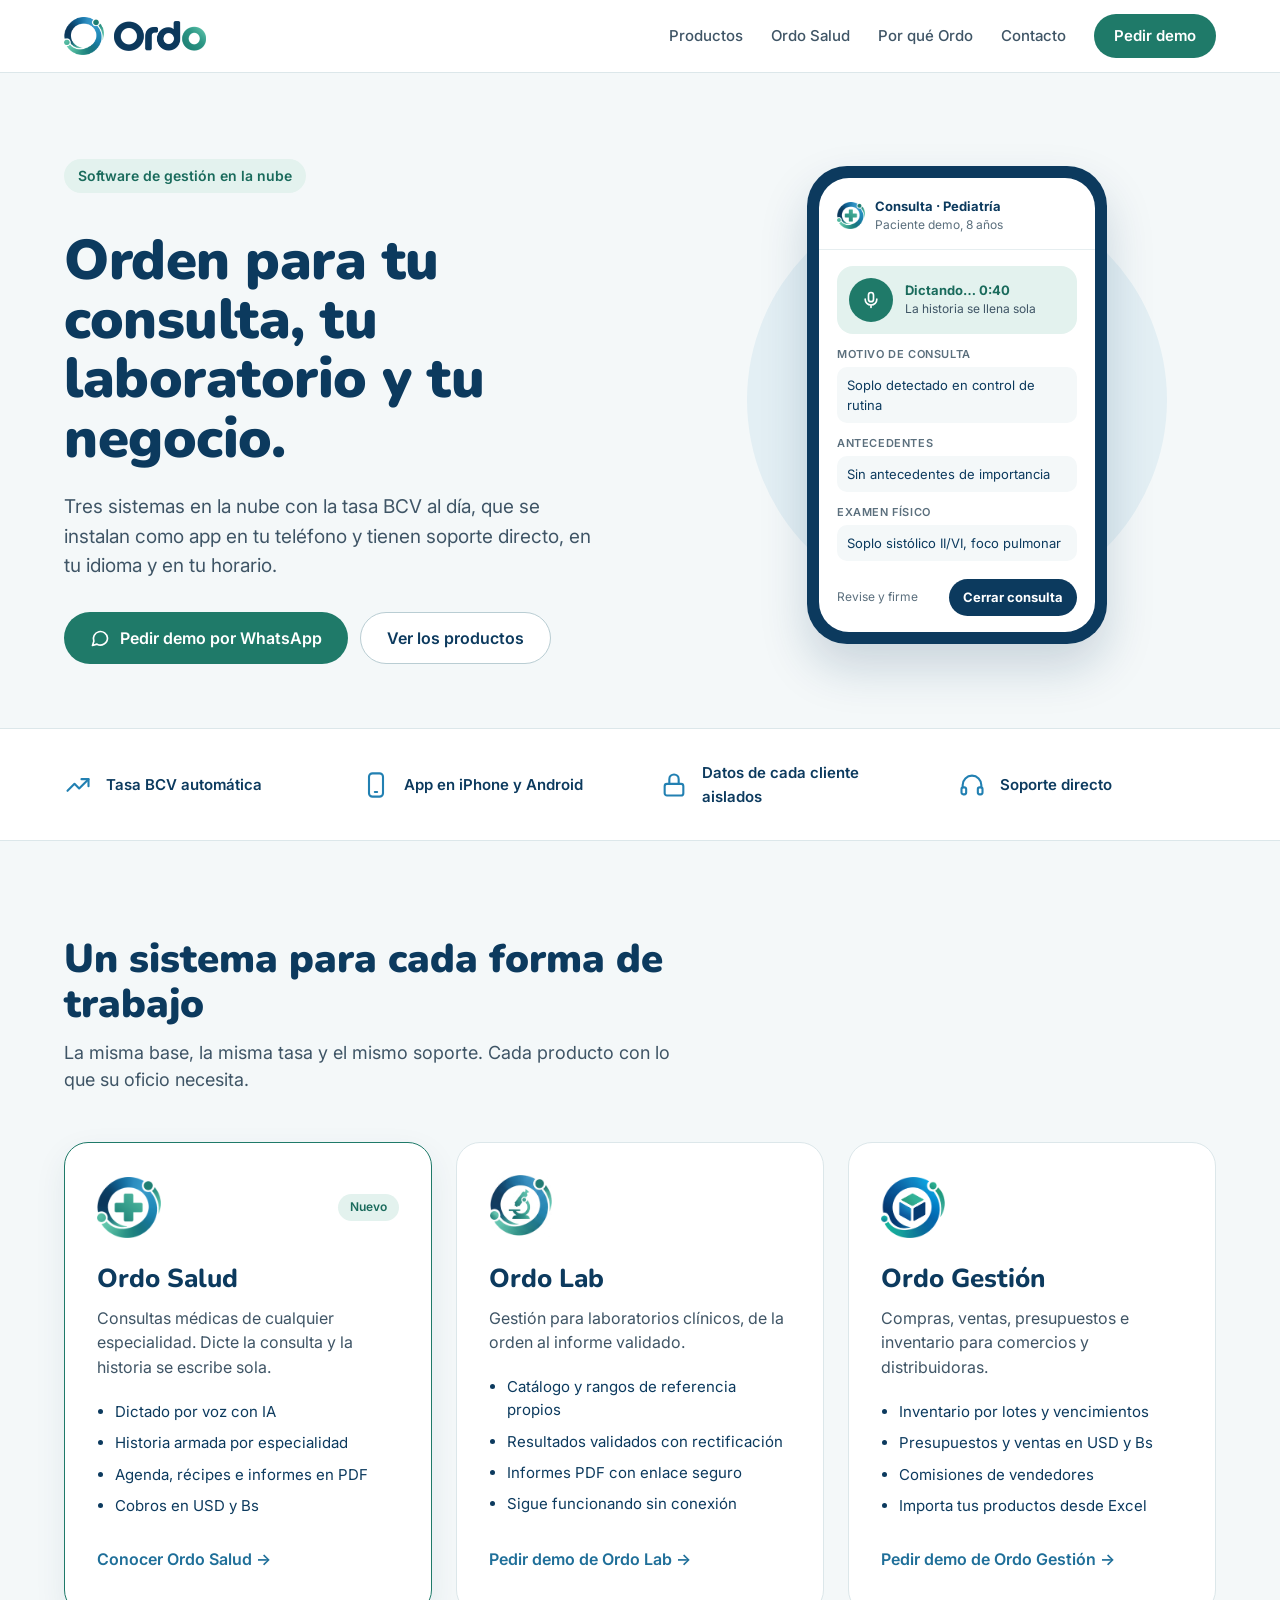
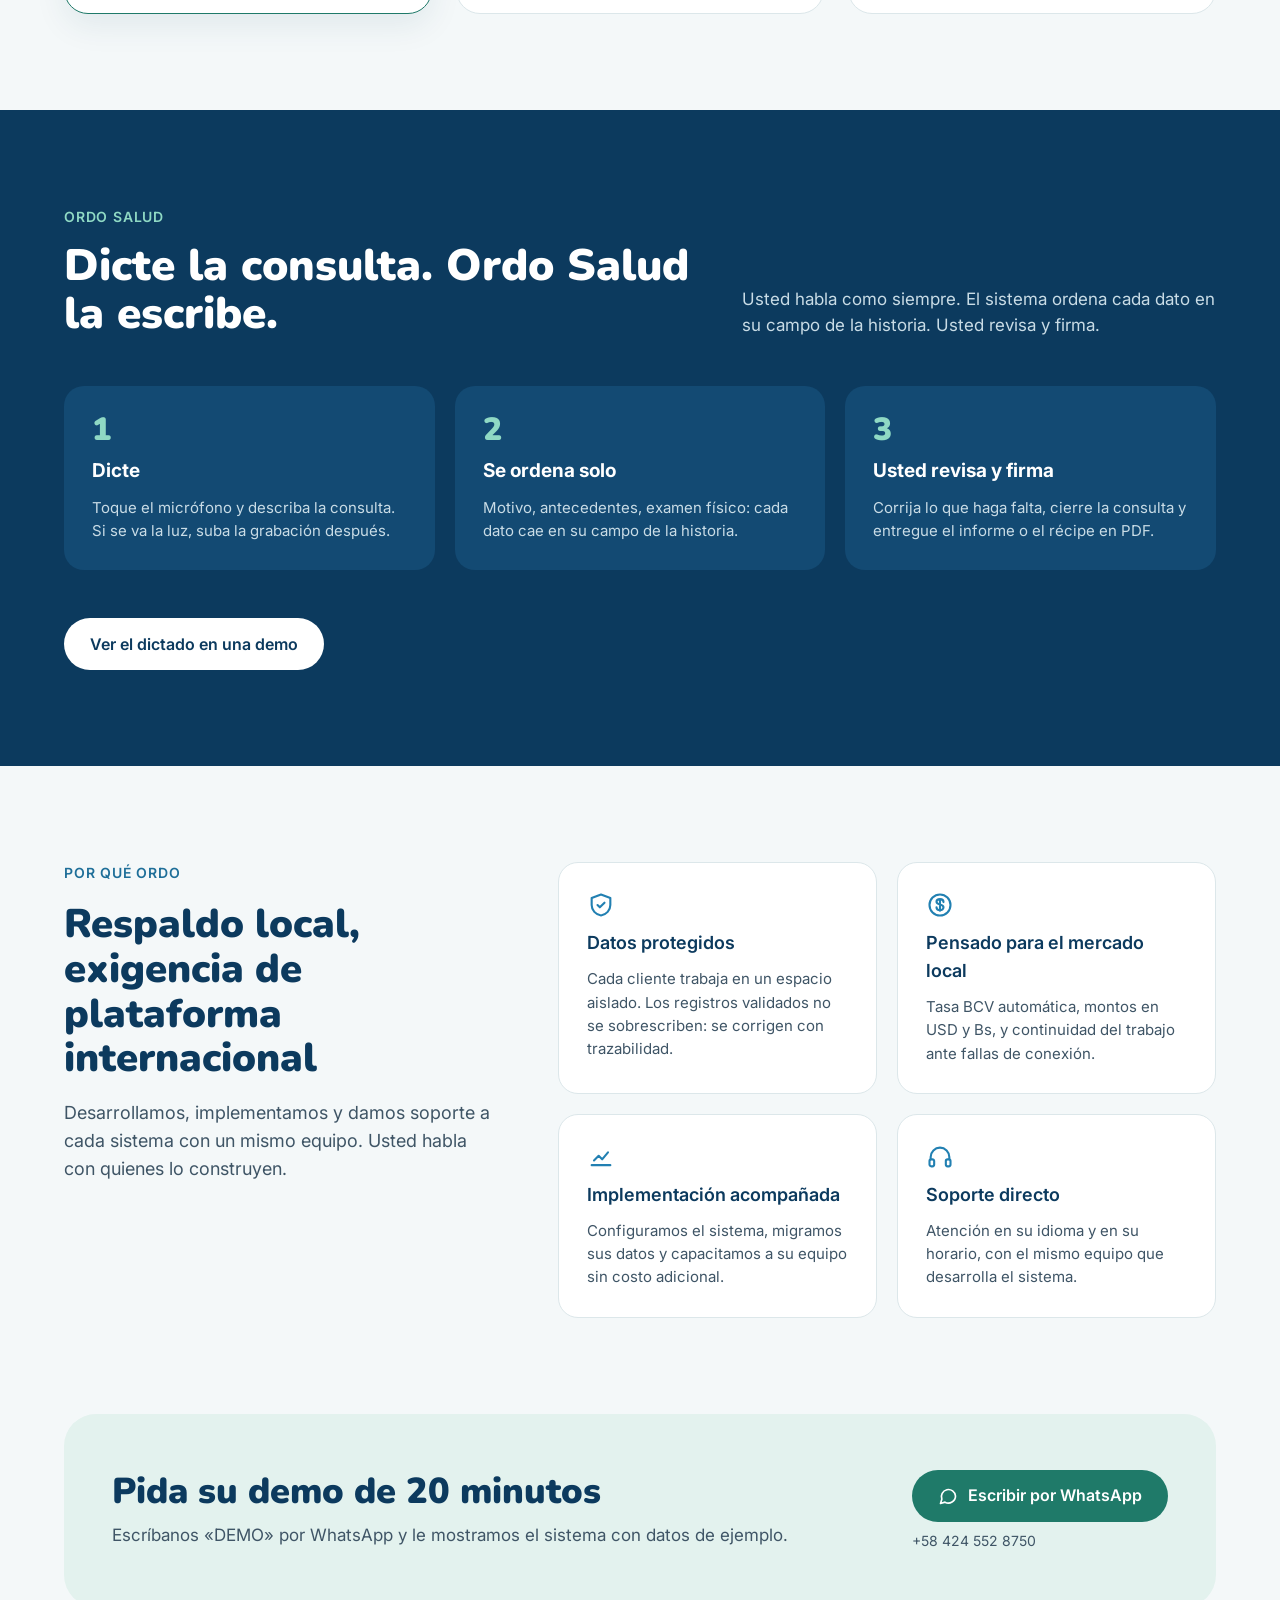
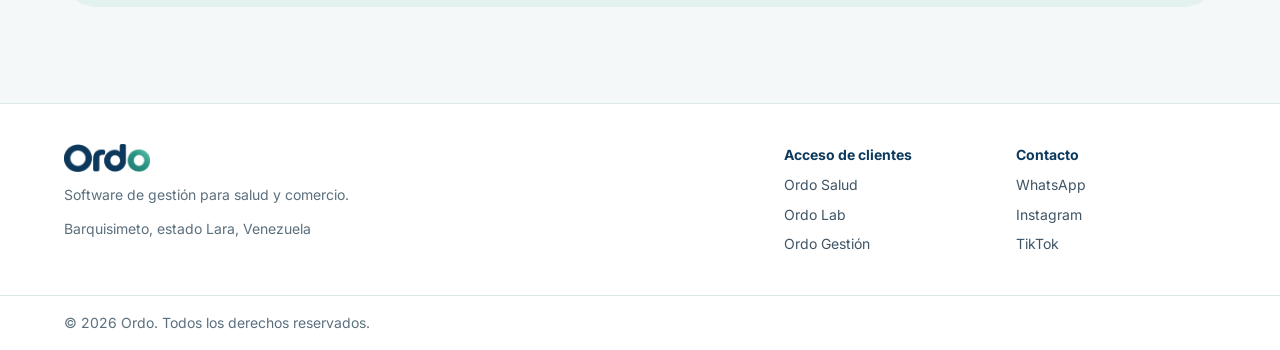
==== index.html @ b1dc80fa "Sitio de Ordo: primera versión" ====
<!doctype html>
<html lang="es-VE">
<head>
  <meta charset="utf-8">
  <meta name="viewport" content="width=device-width, initial-scale=1">
  <title>Ordo — Software de gestión para salud y comercio</title>
  <meta name="description" content="Ordo Salud, Ordo Lab y Ordo Gestión: sistemas en la nube para consultorios médicos, laboratorios clínicos y comercios, con tasa BCV automática y app en el teléfono.">
  <link rel="canonical" href="https://ordove.com/">
  <meta name="theme-color" content="#0C3A5E">

  <meta property="og:type" content="website">
  <meta property="og:locale" content="es_VE">
  <meta property="og:site_name" content="Ordo">
  <meta property="og:title" content="Ordo — Orden para tu consulta, tu laboratorio y tu negocio">
  <meta property="og:description" content="Sistemas en la nube con tasa BCV automática, app en el teléfono y soporte directo.">
  <meta property="og:url" content="https://ordove.com/">
  <meta property="og:image" content="https://ordove.com/assets/img/og-ordo.jpg">
  <meta property="og:image:width" content="1200">
  <meta property="og:image:height" content="630">
  <meta name="twitter:card" content="summary_large_image">

  <link rel="icon" href="/favicon.ico" sizes="32x32">
  <link rel="icon" type="image/png" href="/favicon-32.png">
  <link rel="apple-touch-icon" href="/apple-touch-icon.png">

  <link rel="preconnect" href="https://fonts.googleapis.com">
  <link rel="preconnect" href="https://fonts.gstatic.com" crossorigin>
  <link href="https://fonts.googleapis.com/css2?family=Nunito:wght@800;900&family=Inter:wght@400;500;600&display=swap" rel="stylesheet">
  <link rel="stylesheet" href="/assets/css/styles.css">

  <script type="application/ld+json">
  {
    "@context": "https://schema.org",
    "@type": "Organization",
    "name": "Ordo",
    "url": "https://ordove.com/",
    "logo": "https://ordove.com/assets/img/icon-512.png",
    "sameAs": ["https://www.instagram.com/ordove.app/", "https://www.tiktok.com/@ordove.app"],
    "address": { "@type": "PostalAddress", "addressLocality": "Barquisimeto", "addressRegion": "Lara", "addressCountry": "VE" }
  }
  </script>
</head>
<body>
  <a class="salto" href="#contenido">Saltar al contenido</a>

  <header class="encabezado">
    <div class="contenedor">
      <a class="marca" href="/" aria-label="Ordo, inicio">
        <img class="anillo" src="/assets/img/ordo-anillo.png" alt="" width="40" height="40">
        <img class="palabra" src="/assets/img/ordo-wordmark.png" alt="Ordo" width="92" height="30">
      </a>
      <nav class="menu" aria-label="Principal">
        <a href="#productos">Productos</a>
        <a href="#salud">Ordo Salud</a>
        <a href="#por-que">Por qué Ordo</a>
        <a href="#demo">Contacto</a>
        <a class="boton boton-primario boton-chico" href="https://wa.me/584245528750?text=Hola%2C%20quiero%20una%20DEMO%20de%20Ordo" target="_blank" rel="noopener">Pedir demo</a>
      </nav>
    </div>
  </header>

  <main id="contenido">

    <section class="contenedor portada" aria-labelledby="titulo-portada">
      <div class="portada-texto">
        <p class="etiqueta">Software de gestión en la nube</p>
        <h1 id="titulo-portada" class="titulo-xl">Orden para tu consulta, tu laboratorio y tu negocio.</h1>
        <p class="lead">Tres sistemas en la nube con la tasa BCV al día, que se instalan como app en tu teléfono y tienen soporte directo, en tu idioma y en tu horario.</p>
        <div class="acciones">
          <a class="boton boton-primario" href="https://wa.me/584245528750?text=Hola%2C%20quiero%20una%20DEMO%20de%20Ordo" target="_blank" rel="noopener">
            <svg viewBox="0 0 24 24" fill="none" stroke="currentColor" stroke-width="2" stroke-linecap="round" stroke-linejoin="round" aria-hidden="true"><path d="M21 12a8.5 8.5 0 0 1-12.6 7.4L3 21l1.6-5.2A8.5 8.5 0 1 1 21 12z"/></svg>
            Pedir demo por WhatsApp
          </a>
          <a class="boton boton-secundario" href="#productos">Ver los productos</a>
        </div>
      </div>

      <div class="portada-visual">
        <figure class="telefono" role="img" aria-label="Ordo Salud en un teléfono: el médico dicta y la historia clínica se llena sola">
          <div class="pantalla" aria-hidden="true">
            <div class="pantalla-cabecera">
              <img src="/assets/img/ordo-salud-simbolo.png" alt="" width="28" height="28">
              <div><strong>Consulta · Pediatría</strong><span>Paciente demo, 8 años</span></div>
            </div>
            <div class="pantalla-cuerpo">
              <div class="dictado">
                <span class="mic"><svg viewBox="0 0 24 24" fill="none" stroke="currentColor" stroke-width="2" stroke-linecap="round" stroke-linejoin="round"><rect x="9" y="3" width="6" height="11" rx="3"/><path d="M5 11a7 7 0 0 0 14 0M12 18v3"/></svg></span>
                <div><strong>Dictando… 0:40</strong><span>La historia se llena sola</span></div>
              </div>
              <div class="campo"><small>Motivo de consulta</small><span>Soplo detectado en control de rutina</span></div>
              <div class="campo"><small>Antecedentes</small><span>Sin antecedentes de importancia</span></div>
              <div class="campo"><small>Examen físico</small><span>Soplo sistólico II/VI, foco pulmonar</span></div>
              <div class="pantalla-pie"><span>Revise y firme</span><b>Cerrar consulta</b></div>
            </div>
          </div>
        </figure>
      </div>
    </section>

    <section class="rasgos" aria-label="Lo que tienen en común">
      <ul class="contenedor">
        <li><svg viewBox="0 0 24 24" fill="none" stroke="#2280B2" stroke-width="1.8" stroke-linecap="round" stroke-linejoin="round" aria-hidden="true"><path d="M3 17l6-6 4 4 8-8"/><path d="M15 7h6v6"/></svg>Tasa BCV automática</li>
        <li><svg viewBox="0 0 24 24" fill="none" stroke="#2280B2" stroke-width="1.8" stroke-linecap="round" stroke-linejoin="round" aria-hidden="true"><rect x="6" y="2" width="12" height="20" rx="3"/><path d="M11 18h2"/></svg>App en iPhone y Android</li>
        <li><svg viewBox="0 0 24 24" fill="none" stroke="#2280B2" stroke-width="1.8" stroke-linecap="round" stroke-linejoin="round" aria-hidden="true"><rect x="4" y="11" width="16" height="10" rx="2"/><path d="M8 11V7a4 4 0 0 1 8 0v4"/></svg>Datos de cada cliente aislados</li>
        <li><svg viewBox="0 0 24 24" fill="none" stroke="#2280B2" stroke-width="1.8" stroke-linecap="round" stroke-linejoin="round" aria-hidden="true"><path d="M4 14v-2a8 8 0 0 1 16 0v2"/><rect x="3" y="14" width="4" height="6" rx="1.5"/><rect x="17" y="14" width="4" height="6" rx="1.5"/></svg>Soporte directo</li>
      </ul>
    </section>

    <section id="productos" class="contenedor seccion" aria-labelledby="titulo-productos">
      <div class="encabezado-seccion">
        <h2 id="titulo-productos" class="titulo-m">Un sistema para cada forma de trabajo</h2>
        <p class="lead">La misma base, la misma tasa y el mismo soporte. Cada producto con lo que su oficio necesita.</p>
      </div>
      <div class="productos">
        <article class="producto producto-destacado">
          <div class="producto-cabecera">
            <img src="/assets/img/ordo-salud-simbolo.png" alt="" width="64" height="64">
            <span class="etiqueta" style="font-size:12px;padding:4px 12px">Nuevo</span>
          </div>
          <div>
            <h3>Ordo Salud</h3>
            <p>Consultas médicas de cualquier especialidad. Dicte la consulta y la historia se escribe sola.</p>
          </div>
          <ul>
            <li>Dictado por voz con IA</li>
            <li>Historia armada por especialidad</li>
            <li>Agenda, récipes e informes en PDF</li>
            <li>Cobros en USD y Bs</li>
          </ul>
          <a class="mas" href="#salud">Conocer Ordo Salud →</a>
        </article>

        <article class="producto">
          <div class="producto-cabecera">
            <img src="/assets/img/ordo-lab-simbolo.png" alt="" width="64" height="64">
          </div>
          <div>
            <h3>Ordo Lab</h3>
            <p>Gestión para laboratorios clínicos, de la orden al informe validado.</p>
          </div>
          <ul>
            <li>Catálogo y rangos de referencia propios</li>
            <li>Resultados validados con rectificación</li>
            <li>Informes PDF con enlace seguro</li>
            <li>Sigue funcionando sin conexión</li>
          </ul>
          <a class="mas" href="https://wa.me/584245528750?text=Hola%2C%20quiero%20una%20DEMO%20de%20Ordo%20Lab" target="_blank" rel="noopener">Pedir demo de Ordo Lab →</a>
        </article>

        <article class="producto">
          <div class="producto-cabecera">
            <img src="/assets/img/ordo-gestion-simbolo.png" alt="" width="64" height="64">
          </div>
          <div>
            <h3>Ordo Gestión</h3>
            <p>Compras, ventas, presupuestos e inventario para comercios y distribuidoras.</p>
          </div>
          <ul>
            <li>Inventario por lotes y vencimientos</li>
            <li>Presupuestos y ventas en USD y Bs</li>
            <li>Comisiones de vendedores</li>
            <li>Importa tus productos desde Excel</li>
          </ul>
          <a class="mas" href="https://wa.me/584245528750?text=Hola%2C%20quiero%20una%20DEMO%20de%20Ordo%20Gesti%C3%B3n" target="_blank" rel="noopener">Pedir demo de Ordo Gestión →</a>
        </article>
      </div>
    </section>

    <section id="salud" class="banda-salud seccion" aria-labelledby="titulo-salud">
      <div class="contenedor">
        <div class="salud-cabecera">
          <div>
            <p class="antetitulo">Ordo Salud</p>
            <h2 id="titulo-salud" class="titulo-l">Dicte la consulta. Ordo Salud la escribe.</h2>
          </div>
          <p>Usted habla como siempre. El sistema ordena cada dato en su campo de la historia. Usted revisa y firma.</p>
        </div>
        <ol class="pasos">
          <li><span class="numero">1</span><strong>Dicte</strong><span>Toque el micrófono y describa la consulta. Si se va la luz, suba la grabación después.</span></li>
          <li><span class="numero">2</span><strong>Se ordena solo</strong><span>Motivo, antecedentes, examen físico: cada dato cae en su campo de la historia.</span></li>
          <li><span class="numero">3</span><strong>Usted revisa y firma</strong><span>Corrija lo que haga falta, cierre la consulta y entregue el informe o el récipe en PDF.</span></li>
        </ol>
        <div>
          <a class="boton boton-claro" href="https://wa.me/584245528750?text=Hola%2C%20quiero%20ver%20el%20dictado%20de%20Ordo%20Salud" target="_blank" rel="noopener">Ver el dictado en una demo</a>
        </div>
      </div>
    </section>

    <section id="por-que" class="contenedor seccion por-que" aria-labelledby="titulo-por-que">
      <div class="por-que-texto">
        <p class="antetitulo">Por qué Ordo</p>
        <h2 id="titulo-por-que" class="titulo-m">Respaldo local, exigencia de plataforma internacional</h2>
        <p class="lead">Desarrollamos, implementamos y damos soporte a cada sistema con un mismo equipo. Usted habla con quienes lo construyen.</p>
      </div>
      <div class="valores">
        <div class="valor">
          <svg viewBox="0 0 24 24" fill="none" stroke="#2280B2" stroke-width="1.8" stroke-linecap="round" stroke-linejoin="round" aria-hidden="true"><path d="M12 3l8 3v6c0 4.5-3.4 8.2-8 9-4.6-.8-8-4.5-8-9V6l8-3z"/><path d="M9 12l2 2 4-4"/></svg>
          <h3>Datos protegidos</h3>
          <p>Cada cliente trabaja en un espacio aislado. Los registros validados no se sobrescriben: se corrigen con trazabilidad.</p>
        </div>
        <div class="valor">
          <svg viewBox="0 0 24 24" fill="none" stroke="#2280B2" stroke-width="1.8" stroke-linecap="round" stroke-linejoin="round" aria-hidden="true"><circle cx="12" cy="12" r="9"/><path d="M12 7v10M15 9.5c0-1.4-1.3-2.5-3-2.5s-3 1-3 2.3c0 3 6 1.7 6 4.7 0 1.3-1.3 2.5-3 2.5s-3-1.1-3-2.5"/></svg>
          <h3>Pensado para el mercado local</h3>
          <p>Tasa BCV automática, montos en USD y Bs, y continuidad del trabajo ante fallas de conexión.</p>
        </div>
        <div class="valor">
          <svg viewBox="0 0 24 24" fill="none" stroke="#2280B2" stroke-width="1.8" stroke-linecap="round" stroke-linejoin="round" aria-hidden="true"><path d="M4 19h16M6 15l4-4 3 3 5-6"/></svg>
          <h3>Implementación acompañada</h3>
          <p>Configuramos el sistema, migramos sus datos y capacitamos a su equipo sin costo adicional.</p>
        </div>
        <div class="valor">
          <svg viewBox="0 0 24 24" fill="none" stroke="#2280B2" stroke-width="1.8" stroke-linecap="round" stroke-linejoin="round" aria-hidden="true"><path d="M4 14v-2a8 8 0 0 1 16 0v2"/><rect x="3" y="14" width="4" height="6" rx="1.5"/><rect x="17" y="14" width="4" height="6" rx="1.5"/></svg>
          <h3>Soporte directo</h3>
          <p>Atención en su idioma y en su horario, con el mismo equipo que desarrolla el sistema.</p>
        </div>
      </div>
    </section>

    <section id="demo" class="llamado" aria-labelledby="titulo-demo">
      <div class="llamado-caja">
        <div>
          <h2 id="titulo-demo" class="titulo-m" style="font-size:clamp(28px,3vw,36px)">Pida su demo de 20 minutos</h2>
          <p>Escríbanos «DEMO» por WhatsApp y le mostramos el sistema con datos de ejemplo.</p>
        </div>
        <div class="llamado-boton">
          <a class="boton boton-primario" href="https://wa.me/584245528750?text=Hola%2C%20quiero%20una%20DEMO%20de%20Ordo" target="_blank" rel="noopener">
            <svg viewBox="0 0 24 24" fill="none" stroke="currentColor" stroke-width="2" stroke-linecap="round" stroke-linejoin="round" aria-hidden="true"><path d="M21 12a8.5 8.5 0 0 1-12.6 7.4L3 21l1.6-5.2A8.5 8.5 0 1 1 21 12z"/></svg>
            Escribir por WhatsApp
          </a>
          <span>+58 424 552 8750</span>
        </div>
      </div>
    </section>

  </main>

  <footer class="pie">
    <div class="contenedor">
      <div class="pie-marca">
        <img src="/assets/img/ordo-wordmark.png" alt="Ordo" width="86" height="28">
        <span>Software de gestión para salud y comercio.</span>
        <span>Barquisimeto, estado Lara, Venezuela</span>
      </div>
      <nav aria-label="Acceso de clientes">
        <strong>Acceso de clientes</strong>
        <a href="https://salud.ordove.com/">Ordo Salud</a>
        <a href="https://lab.ordove.com/">Ordo Lab</a>
        <a href="https://app.ordove.com/">Ordo Gestión</a>
      </nav>
      <nav aria-label="Contacto">
        <strong>Contacto</strong>
        <a href="https://wa.me/584245528750" target="_blank" rel="noopener">WhatsApp</a>
        <a href="https://www.instagram.com/ordove.app/" target="_blank" rel="noopener">Instagram</a>
        <a href="https://www.tiktok.com/@ordove.app" target="_blank" rel="noopener">TikTok</a>
      </nav>
    </div>
    <div class="pie-legal">
      <div class="contenedor"><small>© <span id="anio">2026</span> Ordo. Todos los derechos reservados.</small></div>
    </div>
  </footer>

  <script>document.getElementById('anio').textContent = new Date().getFullYear();</script>
</body>
</html>
---- assets/css/styles.css ----
/* Ordo — ordove.com */
:root {
  --marino: #0C3A5E;
  --marino-2: #134A73;
  --azul: #2280B2;
  --enlace: #1F6F99;
  --accion: #1F7A69;
  --accion-hover: #18665A;
  --verde-claro: #8FD9C4;
  --menta: #E3F2EE;
  --menta-texto: #1A6B5C;
  --hielo: #F4F8F9;
  --borde: #DCE7EA;
  --texto: #3F5566;
  --texto-suave: #5B6F7D;
  --sobre-marino: #C9DCE6;
  --blanco: #FFFFFF;
  --display: "Nunito", "Inter", system-ui, sans-serif;
  --cuerpo: "Inter", system-ui, -apple-system, "Segoe UI", sans-serif;
  --ancho: 1200px;
}

*, *::before, *::after { box-sizing: border-box; }
html { scroll-behavior: smooth; scroll-padding-top: 88px; }
body {
  margin: 0;
  background: var(--hielo);
  color: var(--marino);
  font-family: var(--cuerpo);
  font-size: 16px;
  line-height: 1.55;
  -webkit-font-smoothing: antialiased;
}
img { max-width: 100%; height: auto; display: block; }
a { color: var(--enlace); }
a:hover { color: var(--marino); }
:focus-visible { outline: 3px solid var(--azul); outline-offset: 3px; border-radius: 6px; }

.contenedor { max-width: var(--ancho); margin: 0 auto; padding: 0 24px; }
.salto { position: absolute; left: -999px; }
.salto:focus { left: 16px; top: 16px; z-index: 100; background: var(--blanco); padding: 8px 16px; }

/* Títulos */
h1, h2, h3 { margin: 0; color: var(--marino); }
.titulo-xl { font-family: var(--display); font-weight: 900; font-size: clamp(36px, 5.2vw, 56px); line-height: 1.06; letter-spacing: -0.5px; }
.titulo-l { font-family: var(--display); font-weight: 900; font-size: clamp(30px, 3.6vw, 44px); line-height: 1.1; }
.titulo-m { font-family: var(--display); font-weight: 900; font-size: clamp(28px, 3.2vw, 40px); line-height: 1.12; }
.antetitulo { margin: 0; font-size: 14px; font-weight: 600; letter-spacing: 0.8px; text-transform: uppercase; color: var(--enlace); }
.lead { margin: 0; font-size: 18px; color: var(--texto); }

/* Botones */
.boton {
  display: inline-flex; align-items: center; justify-content: center; gap: 10px;
  min-height: 52px; padding: 0 26px; border-radius: 999px;
  font-weight: 600; font-size: 16px; text-decoration: none;
  transition: background-color .15s ease, border-color .15s ease;
}
.boton svg { width: 20px; height: 20px; flex: none; }
.boton-primario { background: var(--accion); color: var(--blanco); }
.boton-primario:hover { background: var(--accion-hover); color: var(--blanco); }
.boton-secundario { background: var(--blanco); color: var(--marino); border: 1.5px solid #B9CDD3; }
.boton-secundario:hover { border-color: var(--marino); color: var(--marino); }
.boton-claro { background: var(--blanco); color: var(--marino); }
.boton-claro:hover { background: var(--menta); color: var(--marino); }
.boton-chico { min-height: 44px; padding: 0 20px; font-size: 15px; }
.etiqueta { display: inline-flex; align-items: center; padding: 6px 14px; border-radius: 999px; background: var(--menta); color: var(--menta-texto); font-size: 14px; font-weight: 600; }

/* Encabezado */
.encabezado { position: sticky; top: 0; z-index: 10; background: rgba(255,255,255,.96); border-bottom: 1px solid var(--borde); backdrop-filter: saturate(1.4) blur(6px); }
.encabezado .contenedor { display: flex; align-items: center; justify-content: space-between; gap: 16px; padding-top: 14px; padding-bottom: 14px; }
.marca { display: flex; align-items: center; gap: 10px; text-decoration: none; }
.marca .anillo { width: 40px; height: 40px; object-fit: contain; }
.marca .palabra { height: 30px; width: auto; }
.menu { display: flex; align-items: center; gap: 28px; font-size: 15px; font-weight: 500; }
.menu a:not(.boton) { color: var(--texto); text-decoration: none; }
.menu a:not(.boton):hover { color: var(--marino); }

/* Portada */
.portada { display: flex; flex-wrap: wrap; align-items: center; gap: 56px; padding-top: 72px; padding-bottom: 64px; }
.portada-texto { flex: 1 1 480px; min-width: 0; display: flex; flex-direction: column; gap: 24px; }
.portada-texto .etiqueta { align-self: flex-start; }
.portada-texto .lead { font-size: 19px; max-width: 540px; }
.acciones { display: flex; flex-wrap: wrap; gap: 12px; margin-top: 8px; }
.portada-visual { flex: 1 1 420px; min-width: 0; display: flex; justify-content: center; position: relative; }
.portada-visual::before { content: ""; position: absolute; width: min(420px, 100%); aspect-ratio: 1; top: 40px; border-radius: 50%; background: #E3EFF4; }

/* Teléfono */
.telefono { position: relative; width: 300px; max-width: 100%; border-radius: 40px; background: var(--marino); padding: 12px; box-shadow: 0 24px 48px rgba(12,58,94,.18); }
.pantalla { border-radius: 30px; background: var(--blanco); overflow: hidden; }
.pantalla-cabecera { padding: 18px 18px 14px; display: flex; align-items: center; gap: 10px; border-bottom: 1px solid #E6EEF0; }
.pantalla-cabecera img { width: 28px; height: 28px; object-fit: contain; }
.pantalla-cabecera strong { display: block; font-size: 13px; }
.pantalla-cabecera span { display: block; font-size: 12px; color: var(--texto-suave); }
.pantalla-cuerpo { padding: 16px 18px; display: flex; flex-direction: column; gap: 12px; }
.dictado { display: flex; align-items: center; gap: 12px; padding: 12px; border-radius: 16px; background: var(--menta); }
.dictado .mic { width: 44px; height: 44px; border-radius: 50%; background: var(--accion); color: var(--blanco); display: flex; align-items: center; justify-content: center; flex: none; }
.dictado .mic svg { width: 20px; height: 20px; }
.dictado strong { display: block; font-size: 13px; color: var(--menta-texto); }
.dictado span { display: block; font-size: 12px; color: var(--texto); }
.campo { display: flex; flex-direction: column; gap: 4px; }
.campo small { font-size: 11px; font-weight: 600; color: var(--texto-suave); text-transform: uppercase; letter-spacing: .6px; }
.campo span { font-size: 13px; padding: 8px 10px; border-radius: 10px; background: var(--hielo); }
.pantalla-pie { display: flex; align-items: center; justify-content: space-between; padding-top: 6px; font-size: 12px; color: var(--texto-suave); }
.pantalla-pie b { font-size: 13px; color: var(--blanco); background: var(--marino); padding: 8px 14px; border-radius: 999px; }

/* Franja de rasgos */
.rasgos { background: var(--blanco); border-top: 1px solid var(--borde); border-bottom: 1px solid var(--borde); }
.rasgos ul { list-style: none; margin: 0 auto; padding-top: 32px; padding-bottom: 32px; display: flex; flex-wrap: wrap; gap: 24px 40px; justify-content: space-between; }
.rasgos li { flex: 1 1 220px; display: flex; align-items: center; gap: 14px; font-weight: 600; font-size: 15px; }
.rasgos svg { width: 28px; height: 28px; flex: none; }

/* Secciones */
.seccion { padding-top: 96px; padding-bottom: 96px; }
.encabezado-seccion { display: flex; flex-direction: column; gap: 12px; max-width: 640px; margin-bottom: 48px; }

/* Productos */
.productos { display: flex; flex-wrap: wrap; gap: 24px; }
.producto { flex: 1 1 320px; min-width: 0; display: flex; flex-direction: column; gap: 20px; padding: 32px; border-radius: 24px; background: var(--blanco); border: 1px solid var(--borde); }
.producto-destacado { border: 1.5px solid var(--accion); box-shadow: 0 12px 32px rgba(12,58,94,.08); }
.producto-cabecera { display: flex; align-items: center; justify-content: space-between; }
.producto-cabecera img { width: 64px; height: 64px; object-fit: contain; }
.producto h3 { font-family: var(--display); font-weight: 800; font-size: 26px; }
.producto p { margin: 6px 0 0; color: var(--texto); }
.producto ul { margin: 0; padding-left: 18px; display: flex; flex-direction: column; gap: 8px; font-size: 15px; }
.producto .mas { margin-top: auto; display: inline-flex; align-items: center; min-height: 44px; font-weight: 600; text-decoration: none; }

/* Ordo Salud */
.banda-salud { background: var(--marino); color: var(--blanco); }
.banda-salud .contenedor { display: flex; flex-direction: column; gap: 48px; }
.banda-salud h2 { color: var(--blanco); }
.banda-salud .antetitulo { color: var(--verde-claro); }
.salud-cabecera { display: flex; flex-wrap: wrap; align-items: flex-end; justify-content: space-between; gap: 24px; }
.salud-cabecera > div { flex: 1 1 520px; min-width: 0; display: flex; flex-direction: column; gap: 14px; }
.salud-cabecera > p { flex: 1 1 340px; margin: 0; font-size: 17px; color: var(--sobre-marino); }
.pasos { margin: 0; padding: 0; list-style: none; display: flex; flex-wrap: wrap; gap: 20px; }
.pasos li { flex: 1 1 280px; min-width: 0; padding: 28px; border-radius: 20px; background: var(--marino-2); display: flex; flex-direction: column; gap: 10px; }
.pasos .numero { font-family: var(--display); font-weight: 900; font-size: 32px; color: var(--verde-claro); line-height: 1; }
.pasos strong { font-size: 19px; }
.pasos span:last-child { color: var(--sobre-marino); font-size: 15px; }

/* Por qué Ordo */
.por-que { display: flex; flex-wrap: wrap; align-items: flex-start; gap: 56px; }
.por-que-texto { flex: 1 1 380px; min-width: 0; display: flex; flex-direction: column; gap: 18px; }
.valores { flex: 1 1 600px; min-width: 0; display: flex; flex-wrap: wrap; gap: 20px; }
.valor { flex: 1 1 260px; min-width: 0; padding: 28px; border-radius: 20px; background: var(--blanco); border: 1px solid var(--borde); display: flex; flex-direction: column; gap: 10px; }
.valor svg { width: 28px; height: 28px; }
.valor h3 { font-size: 18px; font-weight: 600; }
.valor p { margin: 0; font-size: 15px; color: var(--texto); }

/* Llamado final */
.llamado { padding: 0 24px 96px; }
.llamado-caja { max-width: 1152px; margin: 0 auto; padding: 56px 48px; border-radius: 32px; background: var(--menta); display: flex; flex-wrap: wrap; align-items: center; justify-content: space-between; gap: 32px; }
.llamado-caja > div:first-child { flex: 1 1 480px; min-width: 0; display: flex; flex-direction: column; gap: 10px; }
.llamado-caja p { margin: 0; font-size: 17px; color: var(--texto); }
.llamado-boton { display: flex; flex-direction: column; align-items: flex-start; gap: 8px; }
.llamado-boton span { font-size: 14px; color: var(--texto); }

/* Pie */
.pie { background: var(--blanco); border-top: 1px solid var(--borde); }
.pie .contenedor { display: flex; flex-wrap: wrap; justify-content: space-between; gap: 32px; padding-top: 40px; padding-bottom: 40px; }
.pie-marca { flex: 1 1 280px; display: flex; flex-direction: column; gap: 12px; }
.pie-marca img { height: 28px; width: auto; align-self: flex-start; }
.pie-marca span, .pie small { font-size: 14px; color: var(--texto-suave); }
.pie nav { flex: 0 1 200px; display: flex; flex-direction: column; gap: 8px; font-size: 14px; }
.pie nav strong { color: var(--marino); }
.pie nav a { color: var(--texto); text-decoration: none; }
.pie nav a:hover { color: var(--marino); text-decoration: underline; }
.pie-legal { border-top: 1px solid var(--borde); }
.pie-legal .contenedor { padding-top: 16px; padding-bottom: 16px; }

/* Teléfono y tableta */
@media (max-width: 860px) {
  .menu a:not(.boton) { display: none; }
  .portada { padding-top: 48px; gap: 40px; }
  .seccion { padding-top: 72px; padding-bottom: 72px; }
  .llamado-caja { padding: 40px 28px; }
}
@media (max-width: 340px) {
  .marca .palabra { display: none; }
}
@media (max-width: 420px) {
  .pantalla-pie b { white-space: nowrap; }
  .acciones .boton, .llamado-boton .boton { width: 100%; }
  .acciones, .llamado-boton { flex-direction: column; align-items: stretch; width: 100%; }
}
@media (prefers-reduced-motion: reduce) {
  html { scroll-behavior: auto; }
}
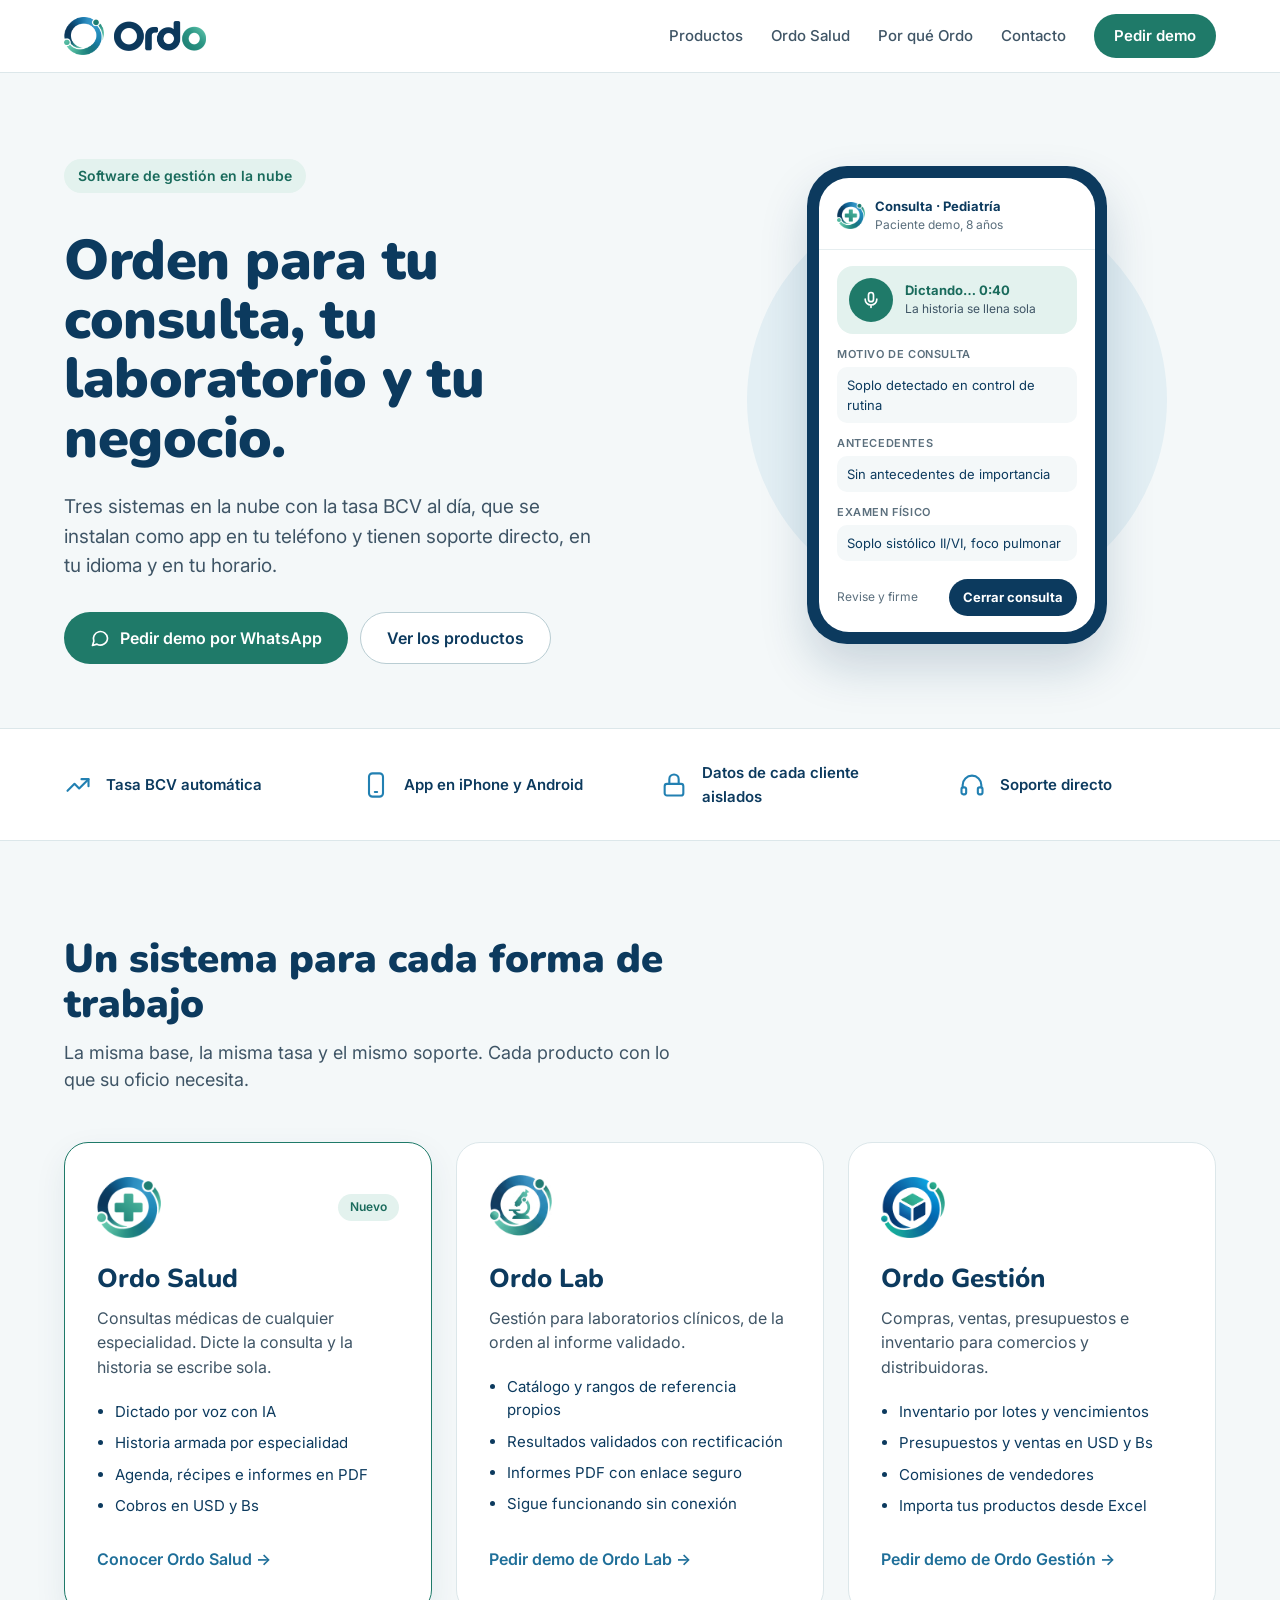
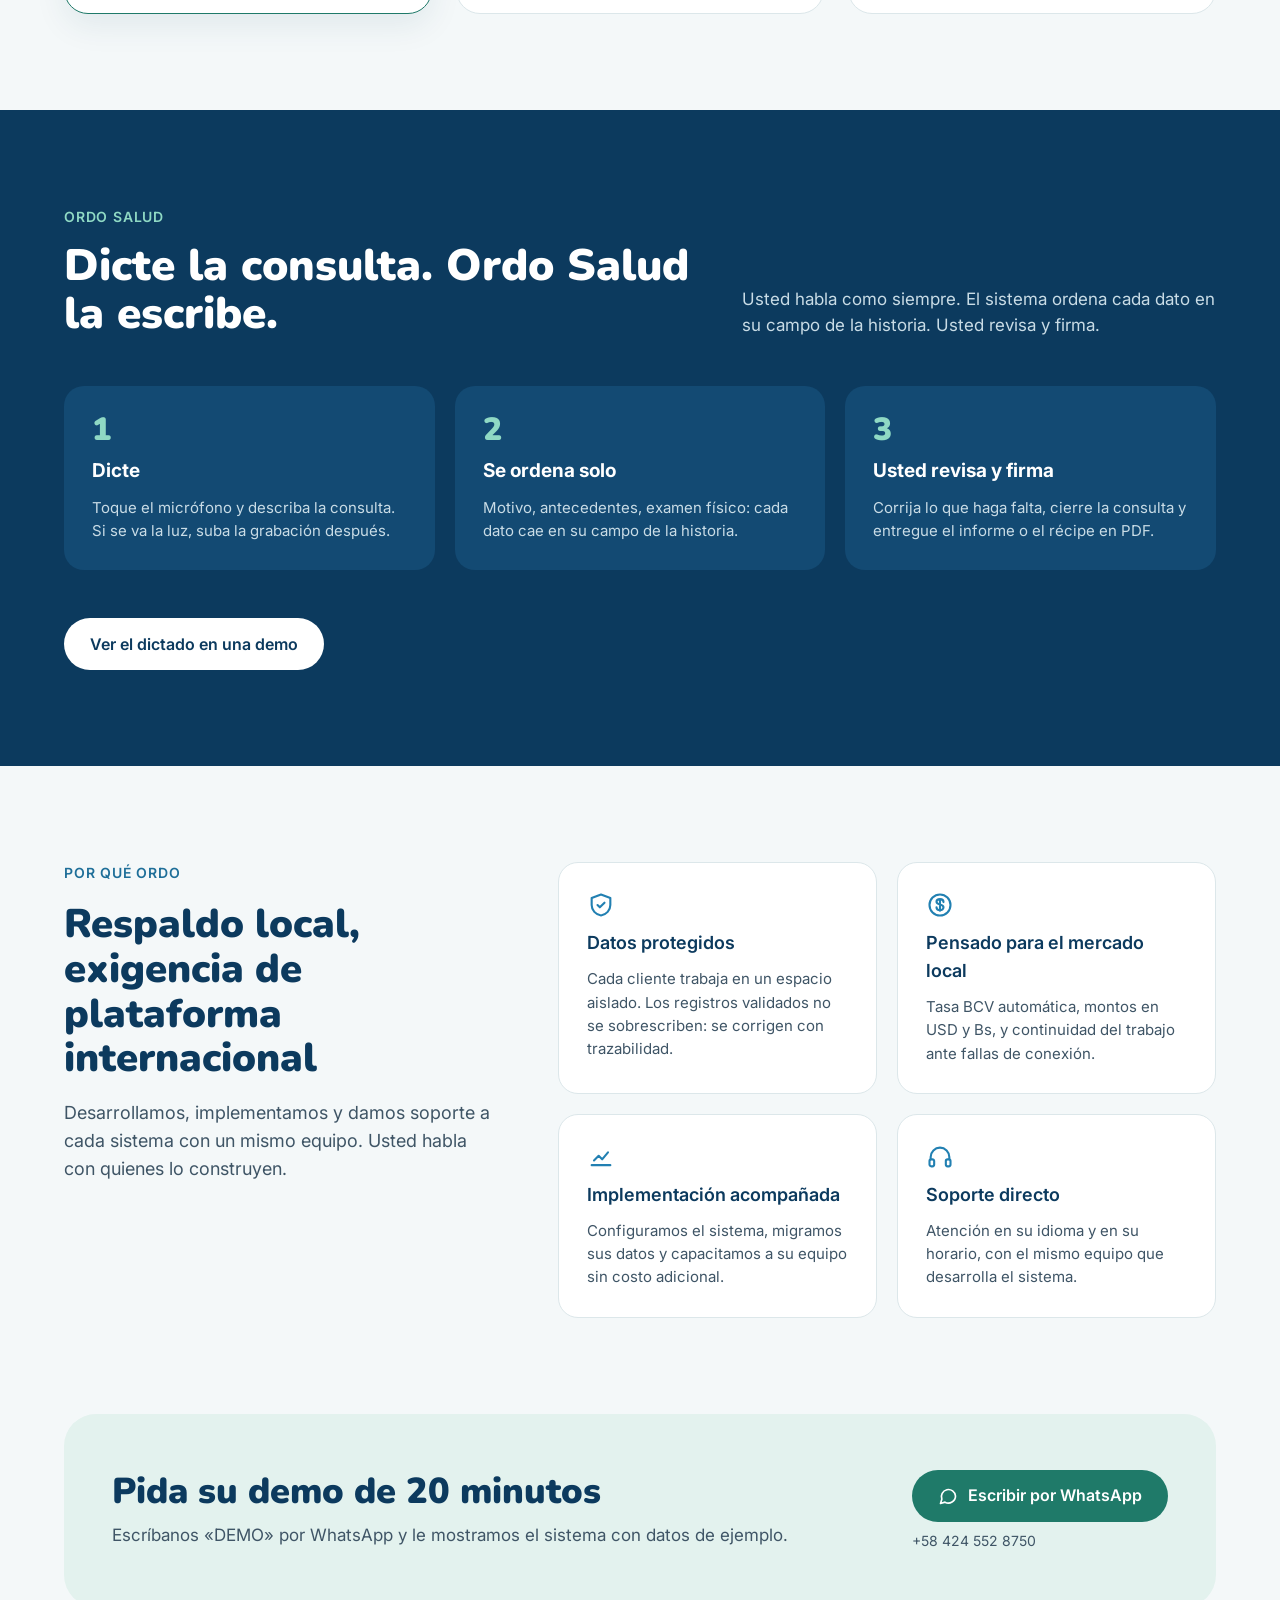
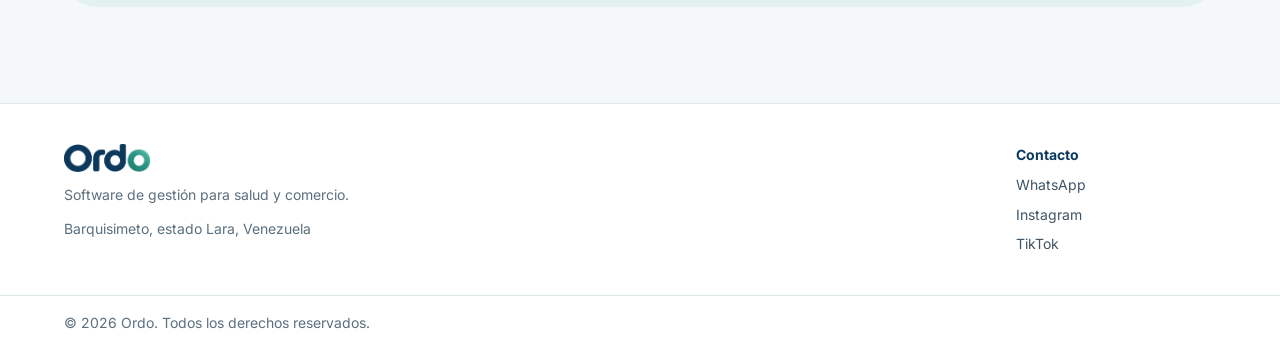
==== commit e4791e3e: "Pie: quitar accesos de clientes sin dominio raíz" ====
--- a/index.html
+++ b/index.html
@@ -241,12 +241,6 @@
         <span>Software de gestión para salud y comercio.</span>
         <span>Barquisimeto, estado Lara, Venezuela</span>
       </div>
-      <nav aria-label="Acceso de clientes">
-        <strong>Acceso de clientes</strong>
-        <a href="https://salud.ordove.com/">Ordo Salud</a>
-        <a href="https://lab.ordove.com/">Ordo Lab</a>
-        <a href="https://app.ordove.com/">Ordo Gestión</a>
-      </nav>
       <nav aria-label="Contacto">
         <strong>Contacto</strong>
         <a href="https://wa.me/584245528750" target="_blank" rel="noopener">WhatsApp</a>
